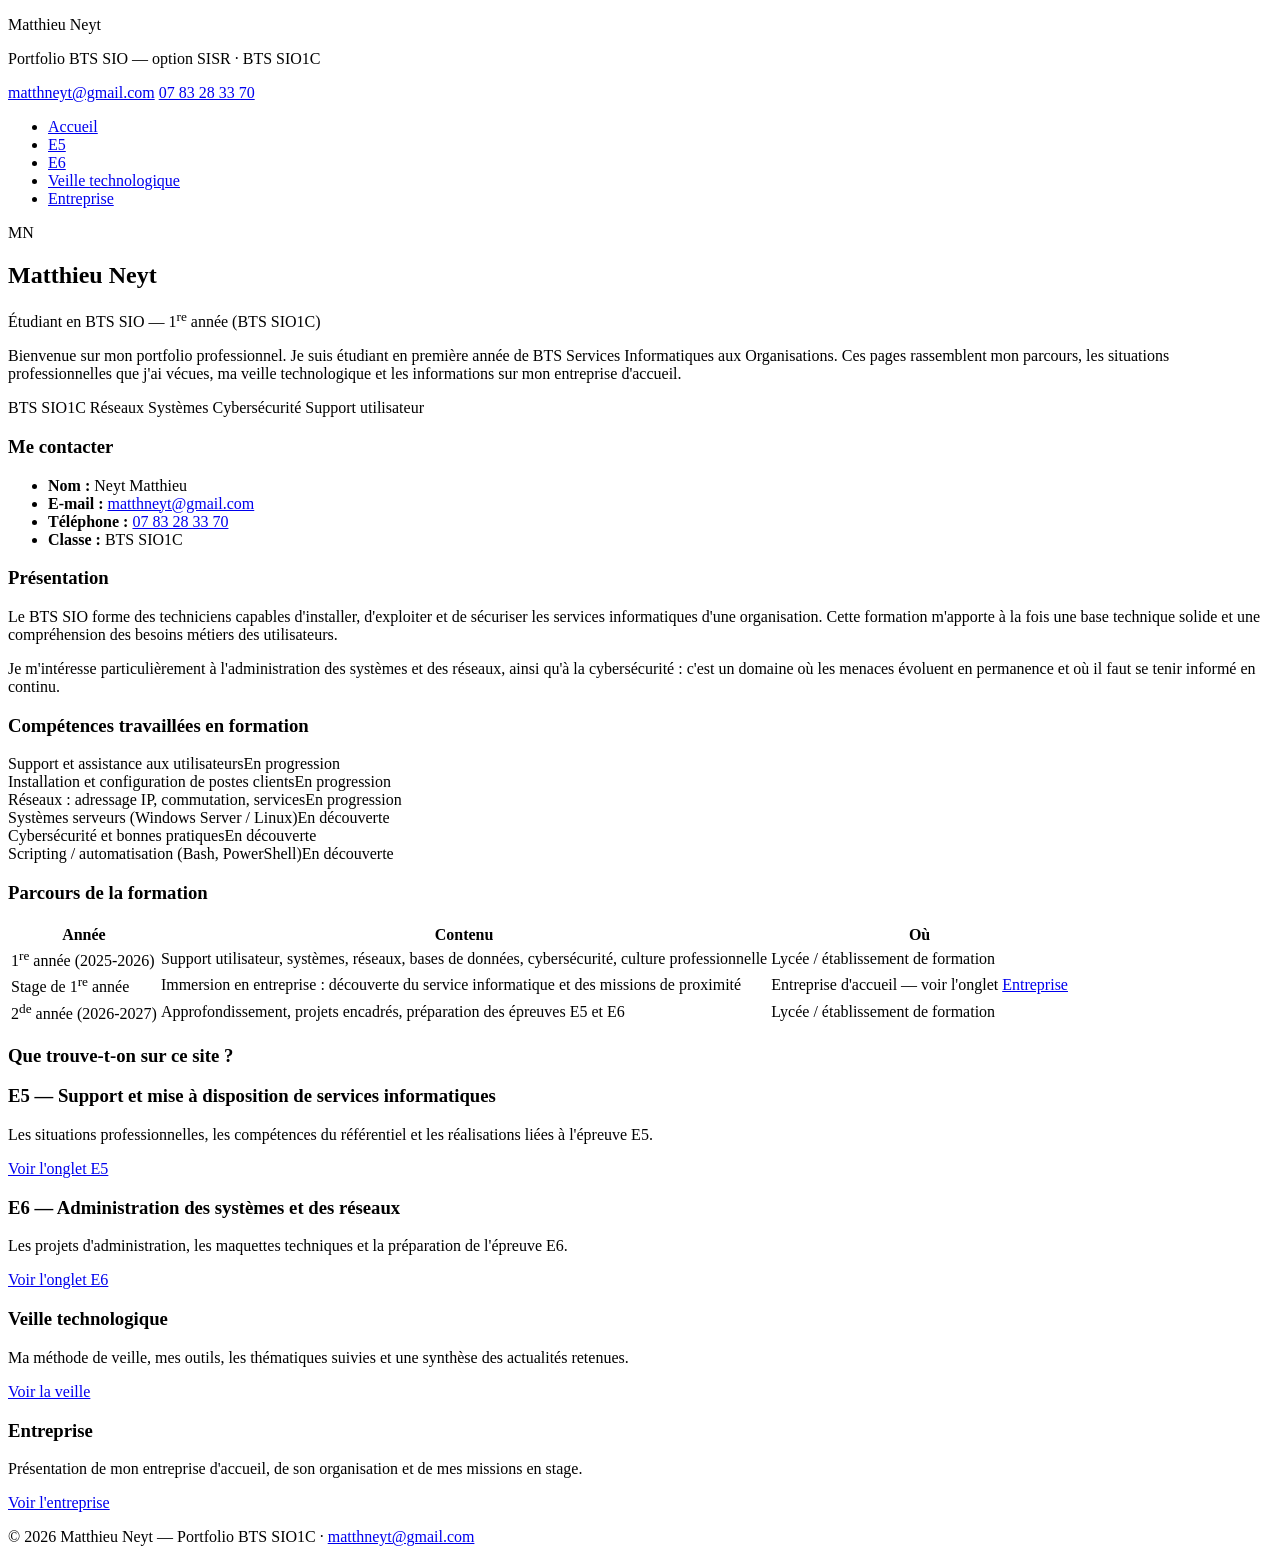
==== index.html @ 4d7ef016 "Add files via upload" ====
<!DOCTYPE html>
<html lang="fr">
<head>
<meta charset="UTF-8">
<meta name="viewport" content="width=device-width, initial-scale=1.0">
<title>Accueil — Portfolio BTS SIO | Matthieu Neyt</title>
<link rel="stylesheet" href="assets/style.css">
</head>
<body>

<header class="site">
  <p class="nom">Matthieu Neyt</p>
  <p class="sous-titre">Portfolio BTS SIO — option SISR · BTS SIO1C</p>
  <div class="contact">
    <a href="mailto:matthneyt@gmail.com">matthneyt@gmail.com</a>
    <a href="tel:+33783283370">07 83 28 33 70</a>
  </div>
</header>

<nav class="site">
  <ul>
    <li><a href="index.html" class="actif">Accueil</a></li>
    <li><a href="e5.html">E5</a></li>
    <li><a href="e6.html">E6</a></li>
    <li><a href="veille.html">Veille technologique</a></li>
    <li><a href="entreprise.html">Entreprise</a></li>
  </ul>
</nav>

<main>

  <section class="hero">
    <div class="avatar">MN</div>
    <div class="qui">
      <h2>Matthieu Neyt</h2>
      <p class="role">Étudiant en BTS SIO — 1<sup>re</sup> année (BTS SIO1C)</p>
      <p>
        Bienvenue sur mon portfolio professionnel. Je suis étudiant en première année
        de BTS Services Informatiques aux Organisations. Ces pages rassemblent mon
        parcours, les situations professionnelles que j'ai vécues, ma veille
        technologique et les informations sur mon entreprise d'accueil.
      </p>
      <div class="etiquettes">
        <span class="etiquette">BTS SIO1C</span>
        <span class="etiquette">Réseaux</span>
        <span class="etiquette">Systèmes</span>
        <span class="etiquette">Cybersécurité</span>
        <span class="etiquette">Support utilisateur</span>
      </div>
    </div>
  </section>

  <div class="grille">

    <div class="carte">
      <h3>Me contacter</h3>
      <ul class="puces">
        <li><strong>Nom :</strong> Neyt Matthieu</li>
        <li><strong>E-mail :</strong> <a href="mailto:matthneyt@gmail.com">matthneyt@gmail.com</a></li>
        <li><strong>Téléphone :</strong> <a href="tel:+33783283370">07 83 28 33 70</a></li>
        <li><strong>Classe :</strong> BTS SIO1C</li>
      </ul>
    </div>

    <div class="carte">
      <h3>Présentation</h3>
      <p>
        Le BTS SIO forme des techniciens capables d'installer, d'exploiter et de
        sécuriser les services informatiques d'une organisation. Cette formation
        m'apporte à la fois une base technique solide et une compréhension des
        besoins métiers des utilisateurs.
      </p>
      <p>
        Je m'intéresse particulièrement à l'administration des systèmes et des
        réseaux, ainsi qu'à la cybersécurité : c'est un domaine où les menaces
        évoluent en permanence et où il faut se tenir informé en continu.
      </p>
    </div>

  </div>

  <h3>Compétences travaillées en formation</h3>
  <div class="carte">
    <div class="competence">
      <div class="ligne"><span>Support et assistance aux utilisateurs</span><span>En progression</span></div>
      <div class="barre"><i style="width:75%"></i></div>
    </div>
    <div class="competence">
      <div class="ligne"><span>Installation et configuration de postes clients</span><span>En progression</span></div>
      <div class="barre"><i style="width:70%"></i></div>
    </div>
    <div class="competence">
      <div class="ligne"><span>Réseaux : adressage IP, commutation, services</span><span>En progression</span></div>
      <div class="barre"><i style="width:65%"></i></div>
    </div>
    <div class="competence">
      <div class="ligne"><span>Systèmes serveurs (Windows Server / Linux)</span><span>En découverte</span></div>
      <div class="barre"><i style="width:55%"></i></div>
    </div>
    <div class="competence">
      <div class="ligne"><span>Cybersécurité et bonnes pratiques</span><span>En découverte</span></div>
      <div class="barre"><i style="width:50%"></i></div>
    </div>
    <div class="competence">
      <div class="ligne"><span>Scripting / automatisation (Bash, PowerShell)</span><span>En découverte</span></div>
      <div class="barre"><i style="width:45%"></i></div>
    </div>
  </div>

  <h3>Parcours de la formation</h3>
  <div class="tableau-wrap">
    <table>
      <thead>
        <tr><th>Année</th><th>Contenu</th><th>Où</th></tr>
      </thead>
      <tbody>
        <tr>
          <td>1<sup>re</sup> année (2025-2026)</td>
          <td>Support utilisateur, systèmes, réseaux, bases de données, cybersécurité, culture professionnelle</td>
          <td>Lycée / établissement de formation</td>
        </tr>
        <tr>
          <td>Stage de 1<sup>re</sup> année</td>
          <td>Immersion en entreprise : découverte du service informatique et des missions de proximité</td>
          <td>Entreprise d'accueil — voir l'onglet <a href="entreprise.html">Entreprise</a></td>
        </tr>
        <tr>
          <td>2<sup>de</sup> année (2026-2027)</td>
          <td>Approfondissement, projets encadrés, préparation des épreuves E5 et E6</td>
          <td>Lycée / établissement de formation</td>
        </tr>
      </tbody>
    </table>
  </div>

  <h3>Que trouve-t-on sur ce site ?</h3>
  <div class="grille">
    <div class="carte">
      <h3>E5 — Support et mise à disposition de services informatiques</h3>
      <p>Les situations professionnelles, les compétences du référentiel et les réalisations liées à l'épreuve E5.</p>
      <p><a href="e5.html">Voir l'onglet E5</a></p>
    </div>
    <div class="carte">
      <h3>E6 — Administration des systèmes et des réseaux</h3>
      <p>Les projets d'administration, les maquettes techniques et la préparation de l'épreuve E6.</p>
      <p><a href="e6.html">Voir l'onglet E6</a></p>
    </div>
    <div class="carte">
      <h3>Veille technologique</h3>
      <p>Ma méthode de veille, mes outils, les thématiques suivies et une synthèse des actualités retenues.</p>
      <p><a href="veille.html">Voir la veille</a></p>
    </div>
    <div class="carte">
      <h3>Entreprise</h3>
      <p>Présentation de mon entreprise d'accueil, de son organisation et de mes missions en stage.</p>
      <p><a href="entreprise.html">Voir l'entreprise</a></p>
    </div>
  </div>

</main>

<footer class="site">
  <p>© 2026 Matthieu Neyt — Portfolio BTS SIO1C · <a href="mailto:matthneyt@gmail.com">matthneyt@gmail.com</a></p>
</footer>

</body>
</html>
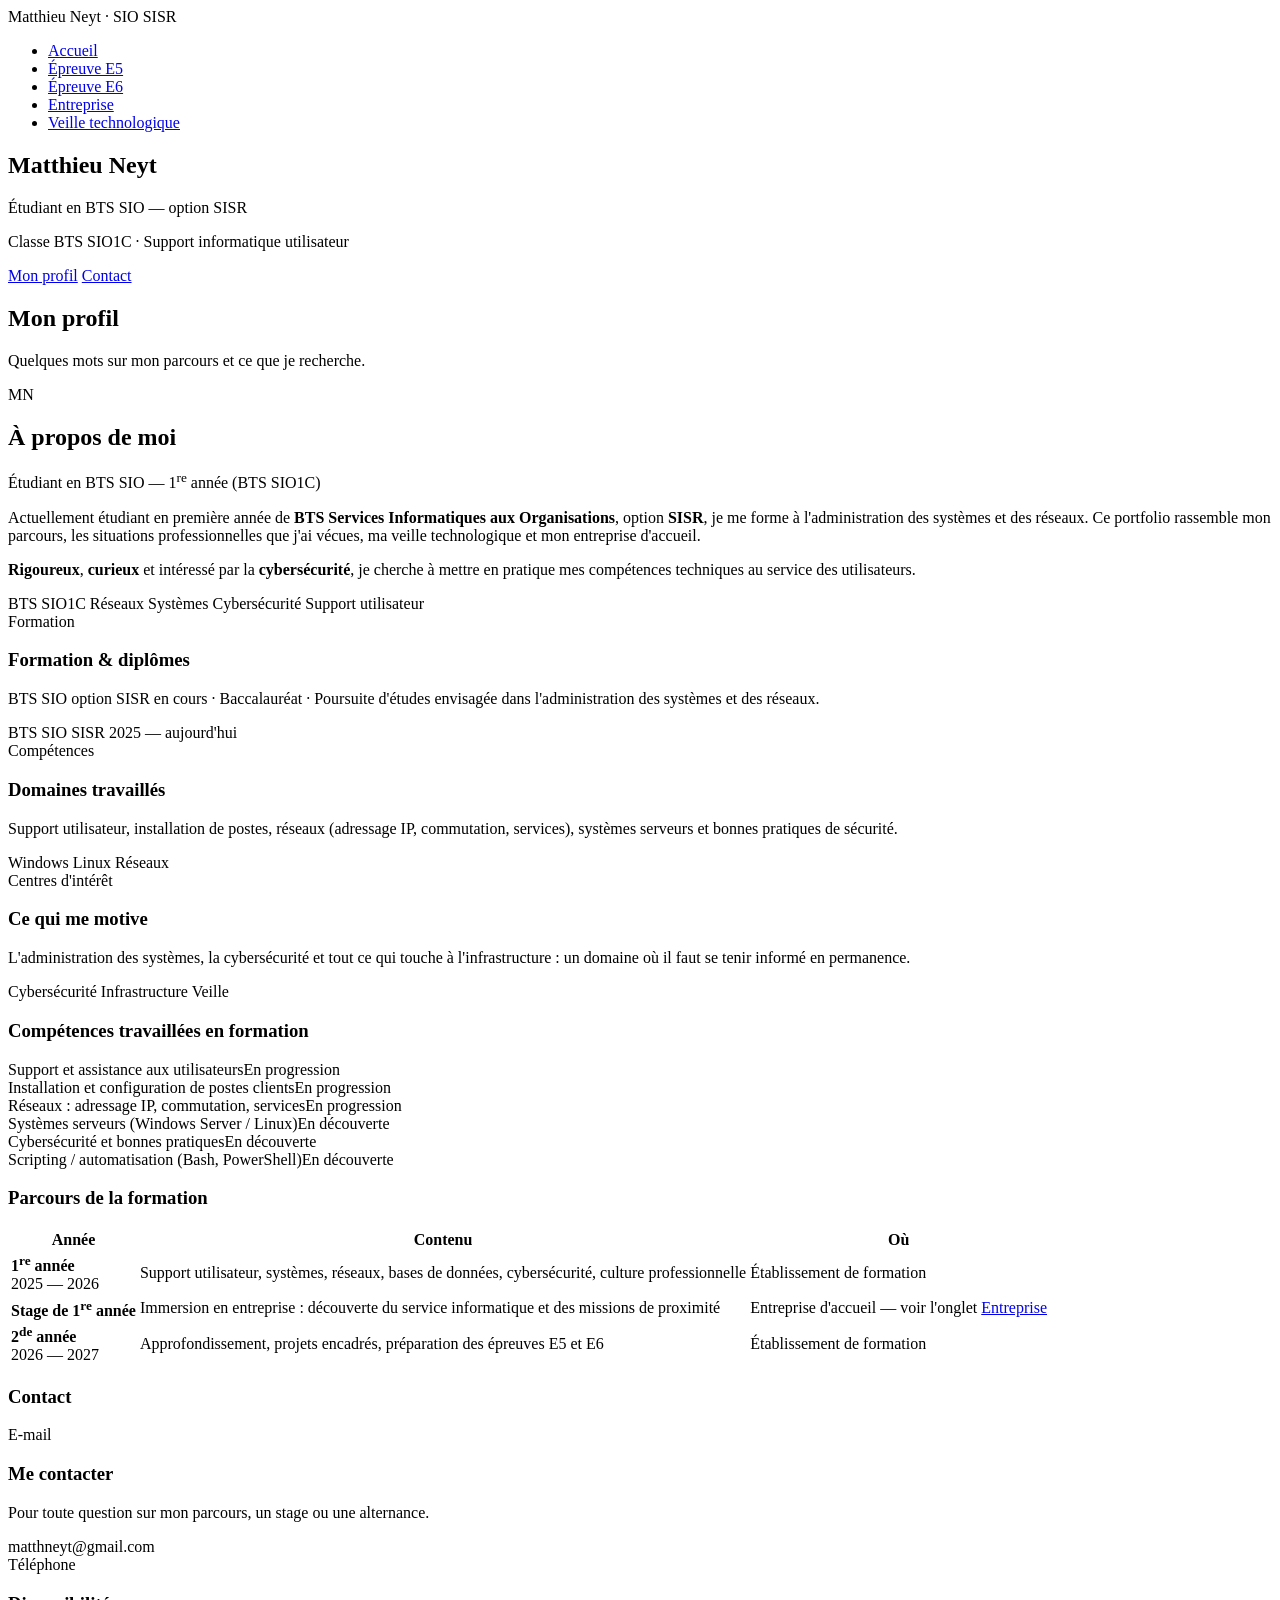
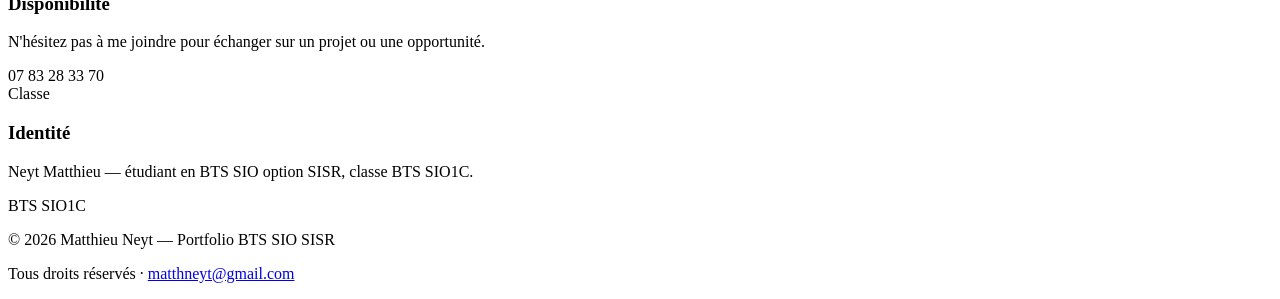
==== commit 437e5ad4: "Add files via upload" ====
--- a/index.html
+++ b/index.html
@@ -8,159 +8,214 @@
 </head>
 <body>
 
-<header class="site">
-  <p class="nom">Matthieu Neyt</p>
-  <p class="sous-titre">Portfolio BTS SIO — option SISR · BTS SIO1C</p>
-  <div class="contact">
-    <a href="mailto:matthneyt@gmail.com">matthneyt@gmail.com</a>
-    <a href="tel:+33783283370">07 83 28 33 70</a>
+<header class="topbar">
+  <div class="topbar-inner">
+    <div class="brand">Matthieu Neyt <span class="brand-sub">· SIO SISR</span></div>
+    <nav>
+      <ul>
+        <li><a href="index.html" class="actif">Accueil</a></li>
+        <li><a href="e5.html">Épreuve E5</a></li>
+        <li><a href="e6.html">Épreuve E6</a></li>
+        <li><a href="entreprise.html">Entreprise</a></li>
+        <li><a href="veille.html">Veille technologique</a></li>
+      </ul>
+    </nav>
   </div>
 </header>
 
-<nav class="site">
-  <ul>
-    <li><a href="index.html" class="actif">Accueil</a></li>
-    <li><a href="e5.html">E5</a></li>
-    <li><a href="e6.html">E6</a></li>
-    <li><a href="veille.html">Veille technologique</a></li>
-    <li><a href="entreprise.html">Entreprise</a></li>
-  </ul>
-</nav>
+<section class="hero">
+  <h1>Matthieu Neyt</h1>
+  <p class="statut">Étudiant en BTS SIO — option SISR</p>
+  <p class="detail">Classe BTS SIO1C · Support informatique utilisateur</p>
+  <div class="actions">
+    <a class="btn btn-primary" href="#profil">Mon profil</a>
+    <a class="btn btn-clair" href="#contact">Contact</a>
+  </div>
+</section>
 
 <main>
-
-  <section class="hero">
-    <div class="avatar">MN</div>
-    <div class="qui">
-      <h2>Matthieu Neyt</h2>
-      <p class="role">Étudiant en BTS SIO — 1<sup>re</sup> année (BTS SIO1C)</p>
-      <p>
-        Bienvenue sur mon portfolio professionnel. Je suis étudiant en première année
-        de BTS Services Informatiques aux Organisations. Ces pages rassemblent mon
-        parcours, les situations professionnelles que j'ai vécues, ma veille
-        technologique et les informations sur mon entreprise d'accueil.
-      </p>
-      <div class="etiquettes">
-        <span class="etiquette">BTS SIO1C</span>
-        <span class="etiquette">Réseaux</span>
-        <span class="etiquette">Systèmes</span>
-        <span class="etiquette">Cybersécurité</span>
-        <span class="etiquette">Support utilisateur</span>
-      </div>
-    </div>
-  </section>
-
-  <div class="grille">
-
-    <div class="carte">
-      <h3>Me contacter</h3>
-      <ul class="puces">
-        <li><strong>Nom :</strong> Neyt Matthieu</li>
-        <li><strong>E-mail :</strong> <a href="mailto:matthneyt@gmail.com">matthneyt@gmail.com</a></li>
-        <li><strong>Téléphone :</strong> <a href="tel:+33783283370">07 83 28 33 70</a></li>
-        <li><strong>Classe :</strong> BTS SIO1C</li>
-      </ul>
-    </div>
-
-    <div class="carte">
-      <h3>Présentation</h3>
-      <p>
-        Le BTS SIO forme des techniciens capables d'installer, d'exploiter et de
-        sécuriser les services informatiques d'une organisation. Cette formation
-        m'apporte à la fois une base technique solide et une compréhension des
-        besoins métiers des utilisateurs.
-      </p>
-      <p>
-        Je m'intéresse particulièrement à l'administration des systèmes et des
-        réseaux, ainsi qu'à la cybersécurité : c'est un domaine où les menaces
-        évoluent en permanence et où il faut se tenir informé en continu.
-      </p>
-    </div>
+  <div class="container">
+
+    <section id="profil">
+      <h2 class="titre-section">Mon <span class="accent">profil</span></h2>
+      <p class="sous-titre-section">Quelques mots sur mon parcours et ce que je recherche.</p>
+
+      <div class="profil fade-in-up">
+        <div class="avatar">MN</div>
+        <div class="qui">
+          <h2>À propos de moi</h2>
+          <p class="role">Étudiant en BTS SIO — 1<sup>re</sup> année (BTS SIO1C)</p>
+          <p>
+            Actuellement étudiant en première année de <strong>BTS Services Informatiques aux
+            Organisations</strong>, option <strong>SISR</strong>, je me forme à l'administration
+            des systèmes et des réseaux. Ce portfolio rassemble mon parcours, les situations
+            professionnelles que j'ai vécues, ma veille technologique et mon entreprise d'accueil.
+          </p>
+          <p>
+            <strong>Rigoureux</strong>, <strong>curieux</strong> et intéressé par la
+            <strong>cybersécurité</strong>, je cherche à mettre en pratique mes compétences
+            techniques au service des utilisateurs.
+          </p>
+          <div class="etiquettes">
+            <span class="etiquette etiquette-bleu">BTS SIO1C</span>
+            <span class="etiquette etiquette-vert">Réseaux</span>
+            <span class="etiquette etiquette-orange">Systèmes</span>
+            <span class="etiquette etiquette-jaune">Cybersécurité</span>
+            <span class="etiquette etiquette-gris">Support utilisateur</span>
+          </div>
+        </div>
+      </div>
+
+      <div class="projects-grid">
+        <div class="project-card">
+          <div class="card-head">Formation</div>
+          <div class="card-content">
+            <h3>Formation &amp; diplômes</h3>
+            <p>
+              BTS SIO option SISR en cours · Baccalauréat · Poursuite d'études envisagée
+              dans l'administration des systèmes et des réseaux.
+            </p>
+            <div class="tech-tags">
+              <span class="etiquette etiquette-bleu">BTS SIO SISR</span>
+              <span class="etiquette etiquette-gris">2025 — aujourd'hui</span>
+            </div>
+          </div>
+        </div>
+
+        <div class="project-card">
+          <div class="card-head">Compétences</div>
+          <div class="card-content">
+            <h3>Domaines travaillés</h3>
+            <p>
+              Support utilisateur, installation de postes, réseaux (adressage IP, commutation,
+              services), systèmes serveurs et bonnes pratiques de sécurité.
+            </p>
+            <div class="tech-tags">
+              <span class="etiquette etiquette-vert">Windows</span>
+              <span class="etiquette etiquette-jaune">Linux</span>
+              <span class="etiquette etiquette-bleu">Réseaux</span>
+            </div>
+          </div>
+        </div>
+
+        <div class="project-card">
+          <div class="card-head">Centres d'intérêt</div>
+          <div class="card-content">
+            <h3>Ce qui me motive</h3>
+            <p>
+              L'administration des systèmes, la cybersécurité et tout ce qui touche à
+              l'infrastructure : un domaine où il faut se tenir informé en permanence.
+            </p>
+            <div class="tech-tags">
+              <span class="etiquette etiquette-rose">Cybersécurité</span>
+              <span class="etiquette etiquette-vert">Infrastructure</span>
+              <span class="etiquette etiquette-gris">Veille</span>
+            </div>
+          </div>
+        </div>
+      </div>
+    </section>
+
+    <section>
+      <h3>Compétences travaillées en formation</h3>
+      <div class="carte">
+        <div class="competence">
+          <div class="ligne"><span>Support et assistance aux utilisateurs</span><span>En progression</span></div>
+          <div class="barre"><i style="width:75%"></i></div>
+        </div>
+        <div class="competence">
+          <div class="ligne"><span>Installation et configuration de postes clients</span><span>En progression</span></div>
+          <div class="barre"><i style="width:70%"></i></div>
+        </div>
+        <div class="competence">
+          <div class="ligne"><span>Réseaux : adressage IP, commutation, services</span><span>En progression</span></div>
+          <div class="barre"><i style="width:65%"></i></div>
+        </div>
+        <div class="competence">
+          <div class="ligne"><span>Systèmes serveurs (Windows Server / Linux)</span><span>En découverte</span></div>
+          <div class="barre"><i style="width:55%"></i></div>
+        </div>
+        <div class="competence">
+          <div class="ligne"><span>Cybersécurité et bonnes pratiques</span><span>En découverte</span></div>
+          <div class="barre"><i style="width:50%"></i></div>
+        </div>
+        <div class="competence">
+          <div class="ligne"><span>Scripting / automatisation (Bash, PowerShell)</span><span>En découverte</span></div>
+          <div class="barre"><i style="width:45%"></i></div>
+        </div>
+      </div>
+    </section>
+
+    <section>
+      <h3>Parcours de la formation</h3>
+      <div class="tableau-wrap">
+        <table>
+          <thead>
+            <tr><th>Année</th><th>Contenu</th><th>Où</th></tr>
+          </thead>
+          <tbody>
+            <tr>
+              <td><strong>1<sup>re</sup> année</strong><br>2025 — 2026</td>
+              <td>Support utilisateur, systèmes, réseaux, bases de données, cybersécurité, culture professionnelle</td>
+              <td>Établissement de formation</td>
+            </tr>
+            <tr>
+              <td><strong>Stage de 1<sup>re</sup> année</strong></td>
+              <td>Immersion en entreprise : découverte du service informatique et des missions de proximité</td>
+              <td>Entreprise d'accueil — voir l'onglet <a href="entreprise.html">Entreprise</a></td>
+            </tr>
+            <tr>
+              <td><strong>2<sup>de</sup> année</strong><br>2026 — 2027</td>
+              <td>Approfondissement, projets encadrés, préparation des épreuves E5 et E6</td>
+              <td>Établissement de formation</td>
+            </tr>
+          </tbody>
+        </table>
+      </div>
+    </section>
+
+    <section id="contact">
+      <h3>Contact</h3>
+      <div class="projects-grid">
+        <div class="project-card">
+          <div class="card-head">E-mail</div>
+          <div class="card-content">
+            <h3>Me contacter</h3>
+            <p>Pour toute question sur mon parcours, un stage ou une alternance.</p>
+            <div class="tech-tags">
+              <span class="etiquette etiquette-bleu">matthneyt@gmail.com</span>
+            </div>
+          </div>
+        </div>
+        <div class="project-card">
+          <div class="card-head">Téléphone</div>
+          <div class="card-content">
+            <h3>Disponibilité</h3>
+            <p>N'hésitez pas à me joindre pour échanger sur un projet ou une opportunité.</p>
+            <div class="tech-tags">
+              <span class="etiquette etiquette-vert">07 83 28 33 70</span>
+            </div>
+          </div>
+        </div>
+        <div class="project-card">
+          <div class="card-head">Classe</div>
+          <div class="card-content">
+            <h3>Identité</h3>
+            <p>Neyt Matthieu — étudiant en BTS SIO option SISR, classe BTS SIO1C.</p>
+            <div class="tech-tags">
+              <span class="etiquette etiquette-orange">BTS SIO1C</span>
+            </div>
+          </div>
+        </div>
+      </div>
+    </section>
 
   </div>
-
-  <h3>Compétences travaillées en formation</h3>
-  <div class="carte">
-    <div class="competence">
-      <div class="ligne"><span>Support et assistance aux utilisateurs</span><span>En progression</span></div>
-      <div class="barre"><i style="width:75%"></i></div>
-    </div>
-    <div class="competence">
-      <div class="ligne"><span>Installation et configuration de postes clients</span><span>En progression</span></div>
-      <div class="barre"><i style="width:70%"></i></div>
-    </div>
-    <div class="competence">
-      <div class="ligne"><span>Réseaux : adressage IP, commutation, services</span><span>En progression</span></div>
-      <div class="barre"><i style="width:65%"></i></div>
-    </div>
-    <div class="competence">
-      <div class="ligne"><span>Systèmes serveurs (Windows Server / Linux)</span><span>En découverte</span></div>
-      <div class="barre"><i style="width:55%"></i></div>
-    </div>
-    <div class="competence">
-      <div class="ligne"><span>Cybersécurité et bonnes pratiques</span><span>En découverte</span></div>
-      <div class="barre"><i style="width:50%"></i></div>
-    </div>
-    <div class="competence">
-      <div class="ligne"><span>Scripting / automatisation (Bash, PowerShell)</span><span>En découverte</span></div>
-      <div class="barre"><i style="width:45%"></i></div>
-    </div>
-  </div>
-
-  <h3>Parcours de la formation</h3>
-  <div class="tableau-wrap">
-    <table>
-      <thead>
-        <tr><th>Année</th><th>Contenu</th><th>Où</th></tr>
-      </thead>
-      <tbody>
-        <tr>
-          <td>1<sup>re</sup> année (2025-2026)</td>
-          <td>Support utilisateur, systèmes, réseaux, bases de données, cybersécurité, culture professionnelle</td>
-          <td>Lycée / établissement de formation</td>
-        </tr>
-        <tr>
-          <td>Stage de 1<sup>re</sup> année</td>
-          <td>Immersion en entreprise : découverte du service informatique et des missions de proximité</td>
-          <td>Entreprise d'accueil — voir l'onglet <a href="entreprise.html">Entreprise</a></td>
-        </tr>
-        <tr>
-          <td>2<sup>de</sup> année (2026-2027)</td>
-          <td>Approfondissement, projets encadrés, préparation des épreuves E5 et E6</td>
-          <td>Lycée / établissement de formation</td>
-        </tr>
-      </tbody>
-    </table>
-  </div>
-
-  <h3>Que trouve-t-on sur ce site ?</h3>
-  <div class="grille">
-    <div class="carte">
-      <h3>E5 — Support et mise à disposition de services informatiques</h3>
-      <p>Les situations professionnelles, les compétences du référentiel et les réalisations liées à l'épreuve E5.</p>
-      <p><a href="e5.html">Voir l'onglet E5</a></p>
-    </div>
-    <div class="carte">
-      <h3>E6 — Administration des systèmes et des réseaux</h3>
-      <p>Les projets d'administration, les maquettes techniques et la préparation de l'épreuve E6.</p>
-      <p><a href="e6.html">Voir l'onglet E6</a></p>
-    </div>
-    <div class="carte">
-      <h3>Veille technologique</h3>
-      <p>Ma méthode de veille, mes outils, les thématiques suivies et une synthèse des actualités retenues.</p>
-      <p><a href="veille.html">Voir la veille</a></p>
-    </div>
-    <div class="carte">
-      <h3>Entreprise</h3>
-      <p>Présentation de mon entreprise d'accueil, de son organisation et de mes missions en stage.</p>
-      <p><a href="entreprise.html">Voir l'entreprise</a></p>
-    </div>
-  </div>
-
 </main>
 
 <footer class="site">
-  <p>© 2026 Matthieu Neyt — Portfolio BTS SIO1C · <a href="mailto:matthneyt@gmail.com">matthneyt@gmail.com</a></p>
+  <p>© 2026 Matthieu Neyt — Portfolio BTS SIO SISR</p>
+  <p>Tous droits réservés · <a href="mailto:matthneyt@gmail.com">matthneyt@gmail.com</a></p>
 </footer>
 
 </body>
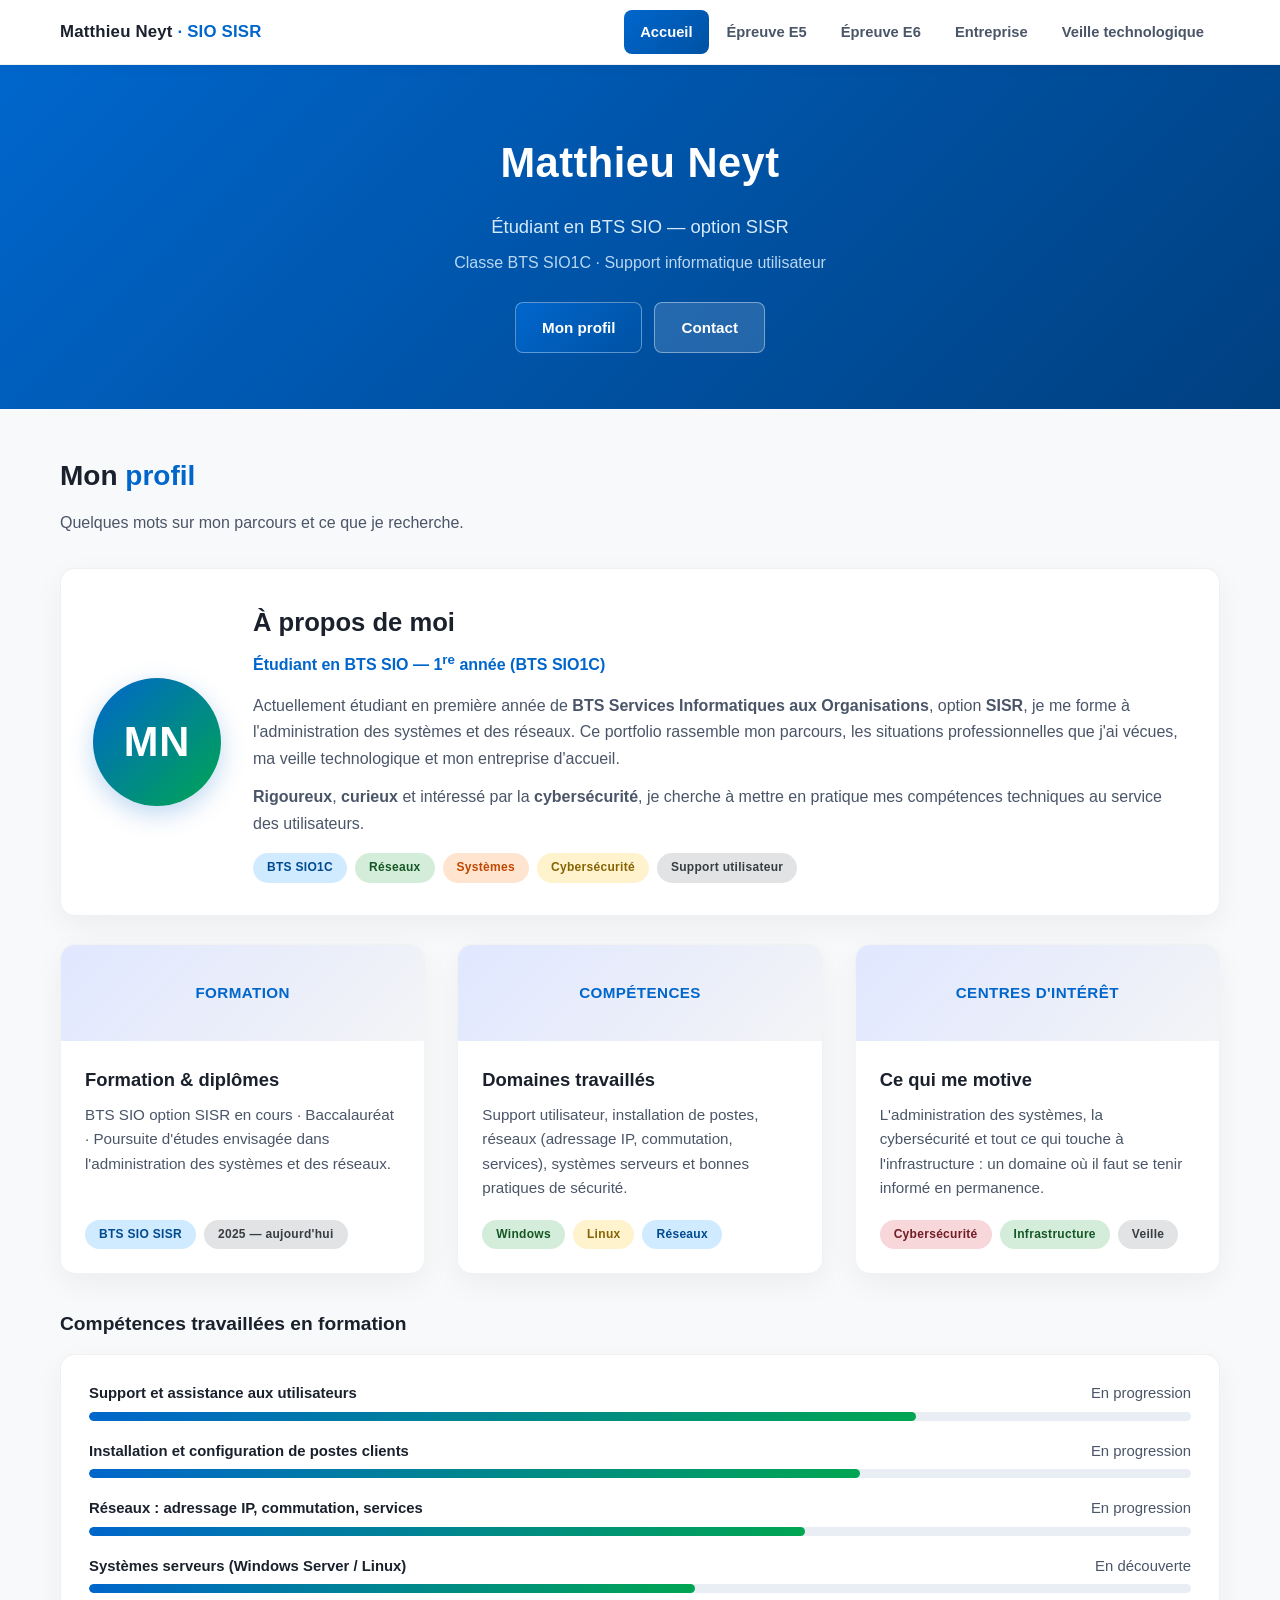
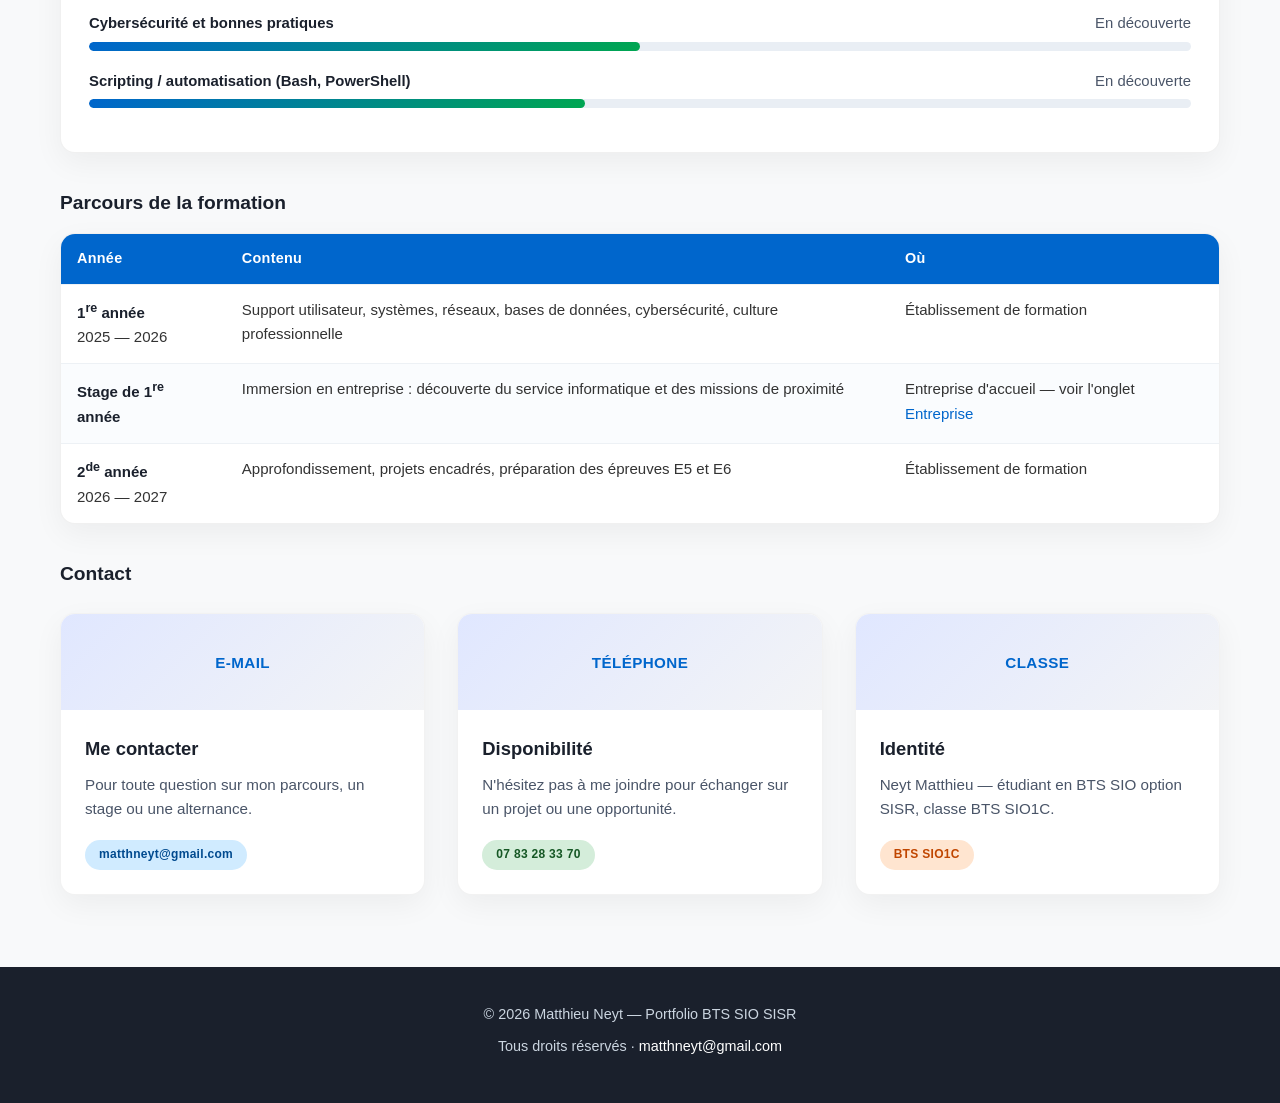
==== commit d31d1d77: "Add files via upload" ====
--- a/index.html
+++ b/index.html
@@ -4,7 +4,501 @@
 <meta charset="UTF-8">
 <meta name="viewport" content="width=device-width, initial-scale=1.0">
 <title>Accueil — Portfolio BTS SIO | Matthieu Neyt</title>
-<link rel="stylesheet" href="assets/style.css">
+<style>
+/* ============================================================
+   Portfolio BTS SIO — Matthieu Neyt
+   Style inspiré du modèle SIO SISR : bleu #0066CC, cartes blanches
+   ============================================================ */
+
+html{scroll-behavior:smooth;}
+
+:root{
+  --primaire:#0066CC;
+  --primaire-fonce:#0052a3;
+  --primaire-tres-fonce:#004080;
+  --vert:#00A651;
+  --orange:#FF6B35;
+  --fond:#f8f9fa;
+  --texte:#333333;
+  --texte-fonce:#1a202c;
+  --texte-doux:#4a5568;
+  --carte:#ffffff;
+  --bordure:rgba(0,0,0,.06);
+  --ombre:0 10px 30px rgba(0,0,0,.05);
+  --rayon:15px;
+}
+
+*{box-sizing:border-box;}
+
+body{
+  margin:0;
+  font-family:'Segoe UI',sans-serif;
+  background-color:var(--fond);
+  color:var(--texte);
+  line-height:1.65;
+  font-size:16px;
+}
+
+a{color:var(--primaire);text-decoration:none;}
+a:hover{color:var(--primaire-fonce);text-decoration:underline;}
+
+/* ---------- Barre de navigation ---------- */
+header.topbar{
+  background:var(--carte);
+  border-bottom:1px solid var(--bordure);
+  box-shadow:0 2px 12px rgba(0,0,0,.04);
+  position:sticky;
+  top:0;
+  z-index:100;
+}
+.topbar-inner{
+  max-width:1200px;
+  margin:0 auto;
+  padding:0 20px;
+  display:flex;
+  align-items:center;
+  justify-content:space-between;
+  flex-wrap:wrap;
+  gap:6px;
+  min-height:64px;
+}
+.brand{
+  font-weight:700;
+  font-size:1.05rem;
+  color:var(--texte-fonce);
+  letter-spacing:.2px;
+  padding:14px 0;
+}
+.brand .brand-sub{
+  color:var(--primaire);
+  font-weight:600;
+}
+nav ul{
+  list-style:none;
+  margin:0;
+  padding:0;
+  display:flex;
+  flex-wrap:wrap;
+  gap:2px;
+}
+nav a{
+  display:block;
+  padding:10px 16px;
+  border-radius:8px;
+  color:var(--texte-doux);
+  font-weight:600;
+  font-size:.92rem;
+  transition:all .3s ease;
+}
+nav a:hover{
+  color:var(--primaire);
+  background:#eef5fd;
+  text-decoration:none;
+}
+nav a.actif{
+  color:#fff;
+  background:linear-gradient(135deg,var(--primaire) 0%,var(--primaire-fonce) 100%);
+}
+nav a.actif:hover{color:#fff;}
+
+/* ---------- Bandeau d'accueil ---------- */
+.hero{
+  background:linear-gradient(135deg,var(--primaire) 0%,var(--primaire-tres-fonce) 100%);
+  color:#fff;
+  text-align:center;
+  padding:64px 20px 56px;
+}
+.hero h1{
+  margin:0;
+  font-size:2.6rem;
+  font-weight:700;
+  letter-spacing:.5px;
+}
+.hero .statut{
+  margin:14px 0 0;
+  font-size:1.15rem;
+  color:#d6e9fb;
+}
+.hero .detail{
+  margin:8px 0 0;
+  font-size:1rem;
+  color:#b9d7f3;
+}
+.hero .actions{
+  margin-top:26px;
+  display:flex;
+  flex-wrap:wrap;
+  gap:12px;
+  justify-content:center;
+}
+.btn{
+  display:inline-block;
+  padding:12px 26px;
+  border-radius:8px;
+  font-weight:600;
+  font-size:.95rem;
+  transition:all .3s ease;
+}
+.btn-primary{
+  background:linear-gradient(135deg,var(--primaire) 0%,var(--primaire-fonce) 100%);
+  border:1px solid rgba(255,255,255,.35);
+  color:#fff;
+}
+.btn-primary:hover{
+  background:linear-gradient(135deg,var(--primaire-fonce) 0%,var(--primaire-tres-fonce) 100%);
+  transform:translateY(-2px);
+  box-shadow:0 4px 12px rgba(0,102,204,.3);
+  color:#fff;
+  text-decoration:none;
+}
+.btn-clair{
+  background:rgba(255,255,255,.14);
+  border:1px solid rgba(255,255,255,.4);
+  color:#fff;
+}
+.btn-clair:hover{
+  background:rgba(255,255,255,.24);
+  color:#fff;
+  text-decoration:none;
+  transform:translateY(-2px);
+}
+
+/* ---------- Conteneur ---------- */
+.container{
+  max-width:1200px;
+  margin:0 auto;
+  padding:0 20px;
+}
+main{padding:44px 0 72px;}
+
+/* ---------- Titres ---------- */
+h2.titre-section{
+  font-size:1.75rem;
+  font-weight:700;
+  color:var(--texte-fonce);
+  margin:0 0 10px;
+}
+h2.titre-section .accent{color:var(--primaire);}
+p.sous-titre-section{
+  color:var(--texte-doux);
+  margin:0 0 32px;
+  max-width:860px;
+}
+h3{
+  font-size:1.2rem;
+  font-weight:700;
+  color:var(--texte-fonce);
+  margin:34px 0 14px;
+}
+
+/* ---------- Cartes ---------- */
+.carte{
+  background:var(--carte);
+  border-radius:var(--rayon);
+  border:1px solid var(--bordure);
+  box-shadow:var(--ombre);
+  padding:26px 28px;
+  margin-bottom:24px;
+  transition:all .3s ease;
+}
+.carte h3{margin-top:0;}
+.hover-lift:hover{
+  transform:translateY(-5px);
+  box-shadow:0 16px 40px rgba(0,102,204,.12);
+}
+
+.grille{
+  display:grid;
+  grid-template-columns:repeat(auto-fit,minmax(300px,1fr));
+  gap:2rem;
+}
+
+/* ---------- Bandeau profil ---------- */
+.profil{
+  display:flex;
+  gap:32px;
+  align-items:center;
+  flex-wrap:wrap;
+  background:var(--carte);
+  border-radius:var(--rayon);
+  border:1px solid var(--bordure);
+  box-shadow:var(--ombre);
+  padding:32px;
+  margin-bottom:28px;
+}
+.avatar{
+  width:128px;
+  height:128px;
+  flex:0 0 128px;
+  border-radius:50%;
+  background:linear-gradient(135deg,var(--primaire) 0%,var(--vert) 100%);
+  color:#fff;
+  display:flex;
+  align-items:center;
+  justify-content:center;
+  font-size:2.6rem;
+  font-weight:700;
+  letter-spacing:1px;
+  box-shadow:0 8px 24px rgba(0,102,204,.25);
+}
+.profil .qui{flex:1 1 340px;}
+.profil .qui h2{
+  margin:0 0 6px;
+  font-size:1.6rem;
+  color:var(--texte-fonce);
+}
+.profil .qui .role{
+  color:var(--primaire);
+  font-weight:600;
+  margin:0 0 14px;
+}
+.profil .qui p{margin:0 0 12px;color:var(--texte-doux);}
+
+.etiquettes{display:flex;flex-wrap:wrap;gap:.5rem;margin-top:16px;}
+.etiquette{
+  font-size:.75rem;
+  padding:5px 14px;
+  border-radius:9999px;
+  font-weight:600;
+  letter-spacing:.025em;
+}
+.etiquette-bleu{background:#d0ebff;color:#004a8f;}
+.etiquette-vert{background:#d4edda;color:#155724;}
+.etiquette-orange{background:#ffe5d0;color:#c04600;}
+.etiquette-jaune{background:#FFF3CD;color:#856404;}
+.etiquette-gris{background:#e2e3e5;color:#383d41;}
+.etiquette-rose{background:#F8D7DA;color:#721C24;}
+
+ul.puces{margin:0;padding-left:20px;color:var(--texte-doux);}
+ul.puces li{margin-bottom:8px;}
+
+/* ---------- Compétences ---------- */
+.competence{margin-bottom:18px;}
+.competence .ligne{
+  display:flex;
+  justify-content:space-between;
+  font-size:.93rem;
+  margin-bottom:6px;
+  font-weight:600;
+  color:var(--texte-fonce);
+}
+.competence .ligne span:last-child{color:var(--texte-doux);font-weight:500;}
+.barre{
+  height:9px;
+  background:#e9eef4;
+  border-radius:9999px;
+  overflow:hidden;
+}
+.barre i{
+  display:block;
+  height:100%;
+  background:linear-gradient(135deg,var(--primaire) 0%,var(--vert) 100%);
+  border-radius:9999px;
+}
+
+/* ---------- Cartes de projets / fiches ---------- */
+.projects-grid{
+  display:grid;
+  grid-template-columns:repeat(auto-fit,minmax(300px,1fr));
+  gap:2rem;
+  margin-top:1.5rem;
+}
+.project-card{
+  background:#fff;
+  border-radius:15px;
+  overflow:hidden;
+  box-shadow:0 10px 30px rgba(0,0,0,.05);
+  display:flex;
+  flex-direction:column;
+  border:1px solid rgba(0,0,0,.05);
+  transition:all .3s ease;
+}
+.project-card:hover{
+  transform:translateY(-5px);
+  box-shadow:0 16px 40px rgba(0,102,204,.12);
+}
+.card-head{
+  height:96px;
+  background:linear-gradient(135deg,#e0e7ff 0%,#f3f4f6 100%);
+  display:flex;
+  align-items:center;
+  justify-content:center;
+  color:var(--primaire);
+  font-weight:700;
+  font-size:.95rem;
+  letter-spacing:.4px;
+  text-transform:uppercase;
+  text-align:center;
+  padding:0 14px;
+}
+.card-content{
+  padding:1.5rem;
+  flex-grow:1;
+  display:flex;
+  flex-direction:column;
+}
+.card-content h3{
+  font-size:1.15rem;
+  font-weight:700;
+  margin:0 0 .5rem;
+  color:var(--texte-fonce);
+}
+.card-content p{
+  color:var(--texte-doux);
+  font-size:.95rem;
+  margin:0 0 1.2rem;
+  line-height:1.6;
+  flex-grow:1;
+}
+.tech-tags{
+  display:flex;
+  flex-wrap:wrap;
+  gap:.5rem;
+  margin-top:auto;
+}
+
+/* ---------- Tableaux ---------- */
+.tableau-wrap{
+  overflow-x:auto;
+  border-radius:var(--rayon);
+  box-shadow:var(--ombre);
+  border:1px solid var(--bordure);
+  background:#fff;
+}
+table{
+  width:100%;
+  border-collapse:collapse;
+  font-size:.94rem;
+}
+th,td{
+  padding:13px 16px;
+  text-align:left;
+  border-bottom:1px solid #edf1f5;
+  vertical-align:top;
+}
+th{
+  background:var(--primaire);
+  color:#fff;
+  font-weight:600;
+  font-size:.9rem;
+  letter-spacing:.02em;
+}
+tbody tr:nth-child(even){background:#fafcfe;}
+tbody tr:last-child td{border-bottom:none;}
+td strong{color:var(--texte-fonce);}
+
+/* ---------- Encadré ---------- */
+.encadre{
+  background:#eef5fd;
+  border-left:4px solid var(--primaire);
+  border-radius:0 12px 12px 0;
+  padding:18px 22px;
+  margin:24px 0;
+}
+.encadre p{margin:0;color:var(--texte-doux);}
+
+/* ---------- Veille ---------- */
+.thematique{
+  background:linear-gradient(135deg,var(--primaire) 0%,var(--primaire-fonce) 100%);
+  color:#fff;
+  padding:14px 22px;
+  border-radius:12px;
+  font-weight:700;
+  font-size:1.08rem;
+  margin:38px 0 20px;
+  box-shadow:0 8px 20px rgba(0,102,204,.18);
+}
+.fiche{
+  background:#fff;
+  border-radius:var(--rayon);
+  border:1px solid var(--bordure);
+  box-shadow:var(--ombre);
+  padding:24px 26px;
+  margin-bottom:20px;
+  transition:all .3s ease;
+}
+.fiche:hover{
+  transform:translateY(-5px);
+  box-shadow:0 16px 40px rgba(0,102,204,.12);
+}
+.fiche .meta{display:flex;flex-wrap:wrap;gap:.5rem;align-items:center;margin-bottom:12px;}
+.fiche h4{margin:0 0 10px;color:var(--texte-fonce);font-size:1.1rem;}
+.fiche p{margin:0 0 10px;color:var(--texte-doux);}
+.fiche .source{font-size:.86rem;color:#718096;margin:0;}
+
+.outils{
+  display:grid;
+  grid-template-columns:repeat(auto-fit,minmax(260px,1fr));
+  gap:2rem;
+  margin-top:1.5rem;
+}
+.outil{
+  background:#fff;
+  border-radius:15px;
+  border:1px solid rgba(0,0,0,.05);
+  box-shadow:0 10px 30px rgba(0,0,0,.05);
+  padding:24px;
+  transition:all .3s ease;
+}
+.outil:hover{
+  transform:translateY(-5px);
+  box-shadow:0 16px 40px rgba(0,102,204,.12);
+}
+.outil .logo{
+  width:48px;
+  height:48px;
+  border-radius:12px;
+  background:linear-gradient(135deg,var(--primaire) 0%,var(--vert) 100%);
+  color:#fff;
+  display:flex;
+  align-items:center;
+  justify-content:center;
+  font-weight:700;
+  font-size:.95rem;
+  margin-bottom:14px;
+}
+.outil h4{margin:0 0 8px;color:var(--texte-fonce);font-size:1.05rem;}
+.outil p{margin:0 0 12px;font-size:.92rem;color:var(--texte-doux);}
+.outil .source{font-size:.85rem;margin:0;}
+
+/* ---------- Pied de page ---------- */
+footer.site{
+  background:var(--texte-fonce);
+  color:#cbd5e0;
+  padding:36px 20px;
+  text-align:center;
+  font-size:.9rem;
+}
+footer.site p{margin:0 0 8px;}
+footer.site a{color:#fff;text-decoration:none;}
+footer.site a:hover{text-decoration:underline;}
+
+/* ---------- Animations ---------- */
+@keyframes fadeInUp{
+  from{opacity:0;transform:translateY(30px);}
+  to{opacity:1;transform:translateY(0);}
+}
+.fade-in-up{animation:fadeInUp .6s ease-out;}
+
+/* ---------- Barre de défilement ---------- */
+::-webkit-scrollbar{width:8px;}
+::-webkit-scrollbar-track{background:#f1f1f1;}
+::-webkit-scrollbar-thumb{background:var(--primaire);border-radius:4px;}
+::-webkit-scrollbar-thumb:hover{background:var(--primaire-fonce);}
+
+/* ---------- Mobile ---------- */
+@media (max-width:768px){
+  .hero h1{font-size:1.8rem;}
+  .hero{padding:44px 20px 40px;}
+  .topbar-inner{padding:0 1rem;}
+  nav a{padding:8px 11px;font-size:.85rem;}
+  .brand{font-size:.95rem;padding:12px 0;}
+  .profil{padding:22px;}
+  .avatar{width:92px;height:92px;flex-basis:92px;font-size:1.9rem;}
+  .carte{padding:20px;}
+}
+
+</style>
 </head>
 <body>
 
